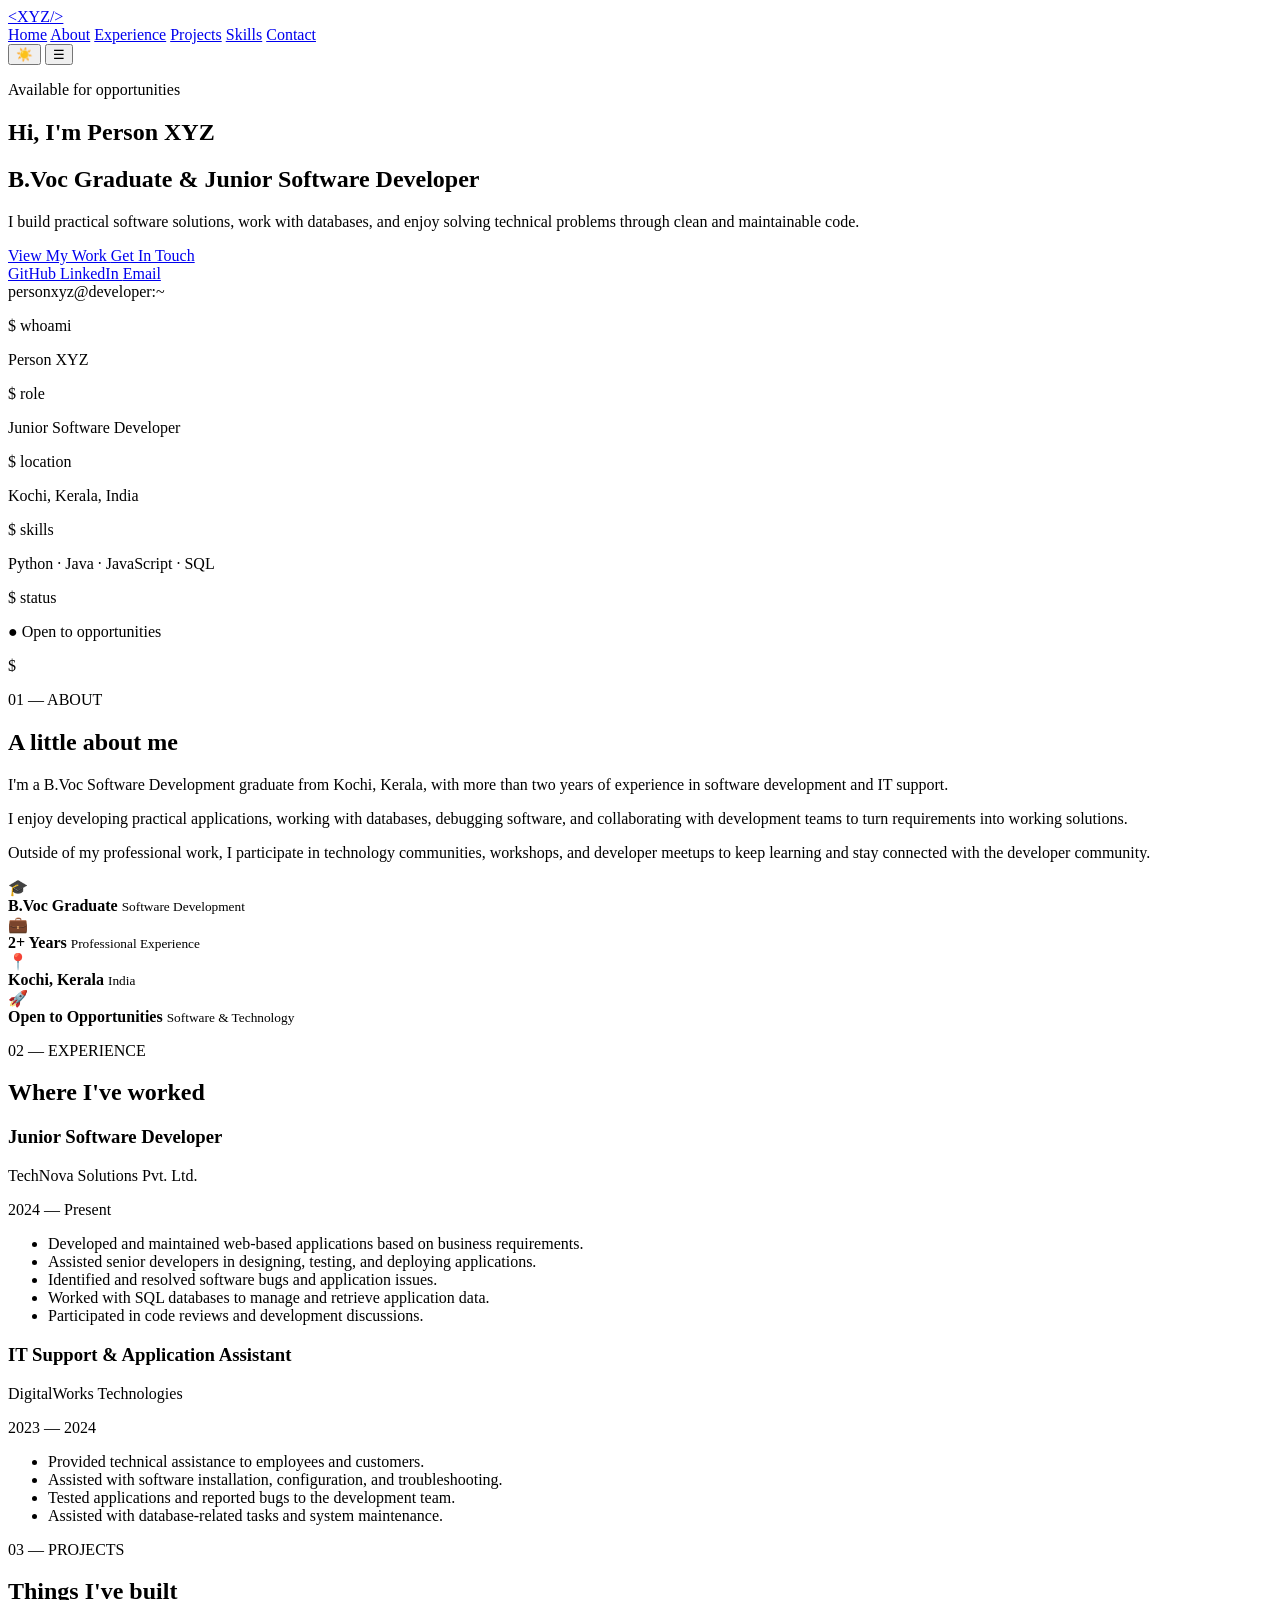
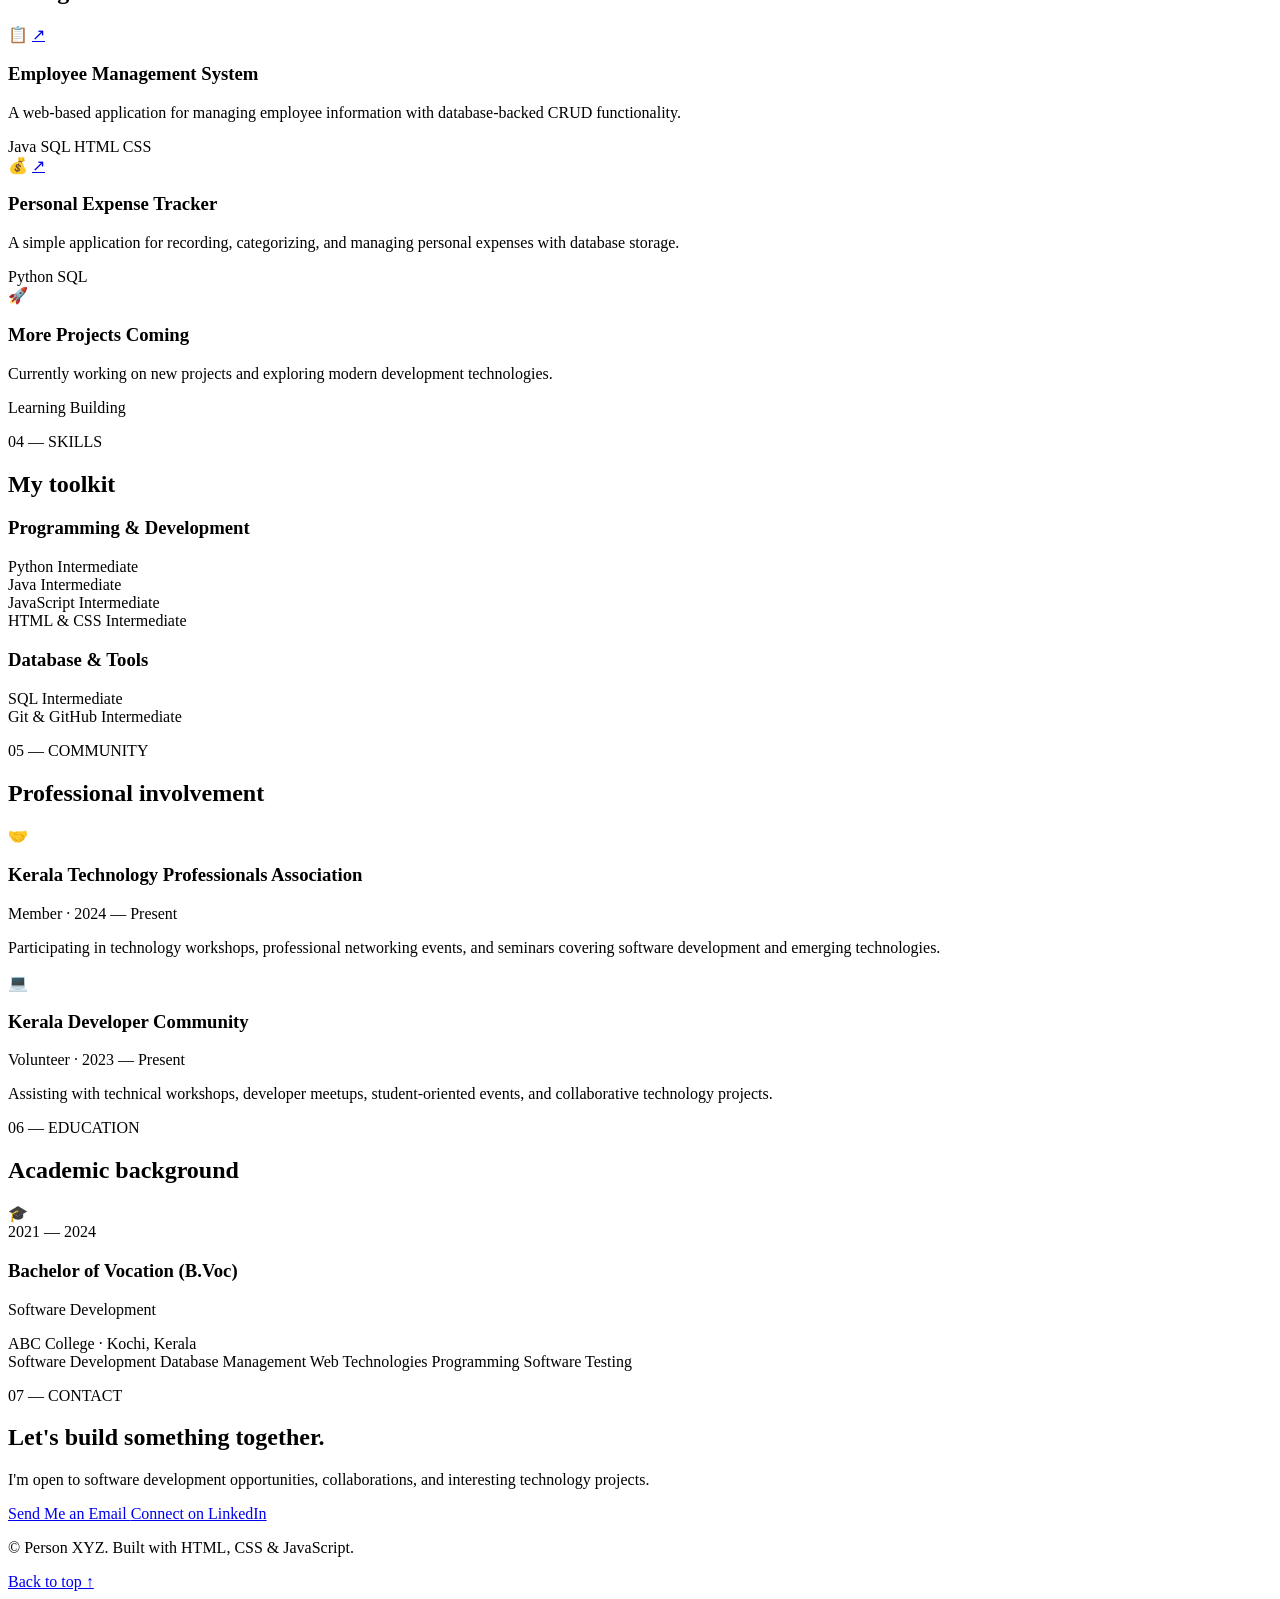
==== index.html @ 4c4d904d "Create index.html" ====
<!DOCTYPE html>
<html lang="en">
<head>
    <meta charset="UTF-8">
    <meta name="viewport" content="width=device-width, initial-scale=1.0">

    <meta name="description" content="Person XYZ - B.Voc Graduate and Junior Software Developer from Kochi, Kerala.">
    <meta name="author" content="Person XYZ">

    <title>Person XYZ | Junior Software Developer</title>

    <link rel="stylesheet" href="style.css">

    <!-- Google Font -->
    <link rel="preconnect" href="https://fonts.googleapis.com">
    <link rel="preconnect" href="https://fonts.gstatic.com" crossorigin>
    <link
        href="https://fonts.googleapis.com/css2?family=Inter:wght@400;500;600;700;800&family=JetBrains+Mono:wght@400;500;600&display=swap"
        rel="stylesheet"
    >
</head>

<body>

    <!-- Navigation -->
    <header class="navbar">
        <div class="container nav-container">

            <a href="#home" class="logo">
                <span>&lt;</span>XYZ<span>/&gt;</span>
            </a>

            <nav class="nav-links" id="navLinks">
                <a href="#home" class="active">Home</a>
                <a href="#about">About</a>
                <a href="#experience">Experience</a>
                <a href="#projects">Projects</a>
                <a href="#skills">Skills</a>
                <a href="#contact">Contact</a>
            </nav>

            <div class="nav-actions">
                <button id="themeToggle" class="icon-btn" aria-label="Toggle dark mode">
                    ☀️
                </button>

                <button id="menuToggle" class="menu-btn" aria-label="Toggle navigation">
                    ☰
                </button>
            </div>

        </div>
    </header>


    <main>

        <!-- Hero Section -->
        <section id="home" class="hero">

            <div class="container hero-container">

                <div class="hero-content">

                    <p class="eyebrow">
                        <span class="status-dot"></span>
                        Available for opportunities
                    </p>

                    <h1>
                        Hi, I'm <span>Person XYZ</span>
                    </h1>

                    <h2>
                        B.Voc Graduate &amp; Junior Software Developer
                    </h2>

                    <p class="hero-description">
                        I build practical software solutions, work with databases,
                        and enjoy solving technical problems through clean and
                        maintainable code.
                    </p>

                    <div class="hero-buttons">
                        <a href="#projects" class="btn btn-primary">
                            View My Work
                        </a>

                        <a href="#contact" class="btn btn-secondary">
                            Get In Touch
                        </a>
                    </div>

                    <div class="social-links">

                        <a
                            href="https://github.com/personxyz"
                            target="_blank"
                            rel="noopener noreferrer"
                            aria-label="GitHub"
                        >
                            GitHub
                        </a>

                        <a
                            href="https://www.linkedin.com/in/person-xyz"
                            target="_blank"
                            rel="noopener noreferrer"
                            aria-label="LinkedIn"
                        >
                            LinkedIn
                        </a>

                        <a href="mailto:personxyz@example.com">
                            Email
                        </a>

                    </div>

                </div>


                <div class="hero-card">

                    <div class="terminal">

                        <div class="terminal-header">
                            <div class="terminal-dots">
                                <span></span>
                                <span></span>
                                <span></span>
                            </div>

                            <span>personxyz@developer:~</span>
                        </div>

                        <div class="terminal-body">

                            <p>
                                <span class="terminal-green">$</span>
                                whoami
                            </p>

                            <p class="terminal-output">
                                Person XYZ
                            </p>

                            <p>
                                <span class="terminal-green">$</span>
                                role
                            </p>

                            <p class="terminal-output">
                                Junior Software Developer
                            </p>

                            <p>
                                <span class="terminal-green">$</span>
                                location
                            </p>

                            <p class="terminal-output">
                                Kochi, Kerala, India
                            </p>

                            <p>
                                <span class="terminal-green">$</span>
                                skills
                            </p>

                            <p class="terminal-output">
                                Python · Java · JavaScript · SQL
                            </p>

                            <p>
                                <span class="terminal-green">$</span>
                                status
                            </p>

                            <p class="terminal-output">
                                <span class="available">
                                    ● Open to opportunities
                                </span>
                            </p>

                            <p class="cursor-line">
                                <span class="terminal-green">$</span>
                                <span class="cursor"></span>
                            </p>

                        </div>

                    </div>

                </div>

            </div>

        </section>


        <!-- About -->
        <section id="about" class="section">

            <div class="container">

                <div class="section-heading">

                    <p class="section-number">01 — ABOUT</p>

                    <h2>
                        A little about me
                    </h2>

                </div>


                <div class="about-grid">

                    <div class="about-text">

                        <p>
                            I'm a B.Voc Software Development graduate from
                            Kochi, Kerala, with more than two years of experience
                            in software development and IT support.
                        </p>

                        <p>
                            I enjoy developing practical applications, working
                            with databases, debugging software, and collaborating
                            with development teams to turn requirements into
                            working solutions.
                        </p>

                        <p>
                            Outside of my professional work, I participate in
                            technology communities, workshops, and developer
                            meetups to keep learning and stay connected with
                            the developer community.
                        </p>

                    </div>


                    <div class="about-info">

                        <div class="info-card">
                            <span class="info-icon">🎓</span>
                            <div>
                                <strong>B.Voc Graduate</strong>
                                <small>Software Development</small>
                            </div>
                        </div>

                        <div class="info-card">
                            <span class="info-icon">💼</span>
                            <div>
                                <strong>2+ Years</strong>
                                <small>Professional Experience</small>
                            </div>
                        </div>

                        <div class="info-card">
                            <span class="info-icon">📍</span>
                            <div>
                                <strong>Kochi, Kerala</strong>
                                <small>India</small>
                            </div>
                        </div>

                        <div class="info-card">
                            <span class="info-icon">🚀</span>
                            <div>
                                <strong>Open to Opportunities</strong>
                                <small>Software &amp; Technology</small>
                            </div>
                        </div>

                    </div>

                </div>

            </div>

        </section>


        <!-- Experience -->
        <section id="experience" class="section section-alt">

            <div class="container">

                <div class="section-heading">

                    <p class="section-number">02 — EXPERIENCE</p>

                    <h2>
                        Where I've worked
                    </h2>

                </div>


                <div class="timeline">

                    <article class="timeline-item">

                        <div class="timeline-dot"></div>

                        <div class="timeline-content">

                            <div class="experience-header">

                                <div>
                                    <h3>Junior Software Developer</h3>

                                    <p class="company">
                                        TechNova Solutions Pvt. Ltd.
                                    </p>
                                </div>

                                <span class="date">
                                    2024 — Present
                                </span>

                            </div>

                            <ul>
                                <li>
                                    Developed and maintained web-based
                                    applications based on business requirements.
                                </li>

                                <li>
                                    Assisted senior developers in designing,
                                    testing, and deploying applications.
                                </li>

                                <li>
                                    Identified and resolved software bugs
                                    and application issues.
                                </li>

                                <li>
                                    Worked with SQL databases to manage and
                                    retrieve application data.
                                </li>

                                <li>
                                    Participated in code reviews and
                                    development discussions.
                                </li>
                            </ul>

                        </div>

                    </article>


                    <article class="timeline-item">

                        <div class="timeline-dot"></div>

                        <div class="timeline-content">

                            <div class="experience-header">

                                <div>
                                    <h3>IT Support &amp; Application Assistant</h3>

                                    <p class="company">
                                        DigitalWorks Technologies
                                    </p>
                                </div>

                                <span class="date">
                                    2023 — 2024
                                </span>

                            </div>

                            <ul>
                                <li>
                                    Provided technical assistance to employees
                                    and customers.
                                </li>

                                <li>
                                    Assisted with software installation,
                                    configuration, and troubleshooting.
                                </li>

                                <li>
                                    Tested applications and reported bugs
                                    to the development team.
                                </li>

                                <li>
                                    Assisted with database-related tasks
                                    and system maintenance.
                                </li>
                            </ul>

                        </div>

                    </article>

                </div>

            </div>

        </section>


        <!-- Projects -->
        <section id="projects" class="section">

            <div class="container">

                <div class="section-heading">

                    <p class="section-number">03 — PROJECTS</p>

                    <h2>
                        Things I've built
                    </h2>

                </div>


                <div class="project-grid">

                    <article class="project-card">

                        <div class="project-top">

                            <span class="project-icon">
                                📋
                            </span>

                            <a
                                href="https://github.com/personxyz/employee-management-system"
                                target="_blank"
                                rel="noopener noreferrer"
                                class="project-link"
                            >
                                ↗
                            </a>

                        </div>

                        <h3>
                            Employee Management System
                        </h3>

                        <p>
                            A web-based application for managing employee
                            information with database-backed CRUD functionality.
                        </p>

                        <div class="project-tags">
                            <span>Java</span>
                            <span>SQL</span>
                            <span>HTML</span>
                            <span>CSS</span>
                        </div>

                    </article>


                    <article class="project-card">

                        <div class="project-top">

                            <span class="project-icon">
                                💰
                            </span>

                            <a
                                href="https://github.com/personxyz/personal-expense-tracker"
                                target="_blank"
                                rel="noopener noreferrer"
                                class="project-link"
                            >
                                ↗
                            </a>

                        </div>

                        <h3>
                            Personal Expense Tracker
                        </h3>

                        <p>
                            A simple application for recording, categorizing,
                            and managing personal expenses with database storage.
                        </p>

                        <div class="project-tags">
                            <span>Python</span>
                            <span>SQL</span>
                        </div>

                    </article>


                    <article class="project-card project-card-placeholder">

                        <div class="project-top">

                            <span class="project-icon">
                                🚀
                            </span>

                        </div>

                        <h3>
                            More Projects Coming
                        </h3>

                        <p>
                            Currently working on new projects and exploring
                            modern development technologies.
                        </p>

                        <div class="project-tags">
                            <span>Learning</span>
                            <span>Building</span>
                        </div>

                    </article>

                </div>

            </div>

        </section>


        <!-- Skills -->
        <section id="skills" class="section section-alt">

            <div class="container">

                <div class="section-heading">

                    <p class="section-number">04 — SKILLS</p>

                    <h2>
                        My toolkit
                    </h2>

                </div>


                <div class="skills-container">

                    <div class="skill-group">

                        <h3>
                            Programming &amp; Development
                        </h3>

                        <div class="skill-list">

                            <div class="skill">
                                <span class="skill-name">Python</span>
                                <span class="skill-level">Intermediate</span>
                            </div>

                            <div class="skill">
                                <span class="skill-name">Java</span>
                                <span class="skill-level">Intermediate</span>
                            </div>

                            <div class="skill">
                                <span class="skill-name">JavaScript</span>
                                <span class="skill-level">Intermediate</span>
                            </div>

                            <div class="skill">
                                <span class="skill-name">HTML &amp; CSS</span>
                                <span class="skill-level">Intermediate</span>
                            </div>

                        </div>

                    </div>


                    <div class="skill-group">

                        <h3>
                            Database &amp; Tools
                        </h3>

                        <div class="skill-list">

                            <div class="skill">
                                <span class="skill-name">SQL</span>
                                <span class="skill-level">Intermediate</span>
                            </div>

                            <div class="skill">
                                <span class="skill-name">Git &amp; GitHub</span>
                                <span class="skill-level">Intermediate</span>
                            </div>

                        </div>

                    </div>

                </div>

            </div>

        </section>


        <!-- Professional Involvement -->
        <section class="section">

            <div class="container">

                <div class="section-heading">

                    <p class="section-number">05 — COMMUNITY</p>

                    <h2>
                        Professional involvement
                    </h2>

                </div>


                <div class="community-grid">

                    <article class="community-card">

                        <span class="community-icon">
                            🤝
                        </span>

                        <h3>
                            Kerala Technology Professionals Association
                        </h3>

                        <span class="community-date">
                            Member · 2024 — Present
                        </span>

                        <p>
                            Participating in technology workshops, professional
                            networking events, and seminars covering software
                            development and emerging technologies.
                        </p>

                    </article>


                    <article class="community-card">

                        <span class="community-icon">
                            💻
                        </span>

                        <h3>
                            Kerala Developer Community
                        </h3>

                        <span class="community-date">
                            Volunteer · 2023 — Present
                        </span>

                        <p>
                            Assisting with technical workshops, developer
                            meetups, student-oriented events, and collaborative
                            technology projects.
                        </p>

                    </article>

                </div>

            </div>

        </section>


        <!-- Education -->
        <section class="section section-alt">

            <div class="container">

                <div class="section-heading">

                    <p class="section-number">06 — EDUCATION</p>

                    <h2>
                        Academic background
                    </h2>

                </div>


                <div class="education-card">

                    <div class="education-icon">
                        🎓
                    </div>

                    <div>

                        <span class="education-date">
                            2021 — 2024
                        </span>

                        <h3>
                            Bachelor of Vocation (B.Voc)
                        </h3>

                        <p>
                            Software Development
                        </p>

                        <span class="education-institute">
                            ABC College · Kochi, Kerala
                        </span>

                        <div class="course-tags">
                            <span>Software Development</span>
                            <span>Database Management</span>
                            <span>Web Technologies</span>
                            <span>Programming</span>
                            <span>Software Testing</span>
                        </div>

                    </div>

                </div>

            </div>

        </section>


        <!-- Contact -->
        <section id="contact" class="contact-section">

            <div class="container contact-container">

                <p class="section-number">
                    07 — CONTACT
                </p>

                <h2>
                    Let's build something together.
                </h2>

                <p>
                    I'm open to software development opportunities,
                    collaborations, and interesting technology projects.
                </p>

                <div class="contact-buttons">

                    <a
                        href="mailto:personxyz@example.com"
                        class="btn btn-primary"
                    >
                        Send Me an Email
                    </a>

                    <a
                        href="https://www.linkedin.com/in/person-xyz"
                        target="_blank"
                        rel="noopener noreferrer"
                        class="btn btn-secondary"
                    >
                        Connect on LinkedIn
                    </a>

                </div>

            </div>

        </section>

    </main>


    <!-- Footer -->
    <footer>

        <div class="container footer-container">

            <p>
                © <span id="currentYear"></span> Person XYZ.
                Built with HTML, CSS &amp; JavaScript.
            </p>

            <a href="#home">
                Back to top ↑
            </a>

        </div>

    </footer>


    <script src="script.js"></script>

</body>
</html>
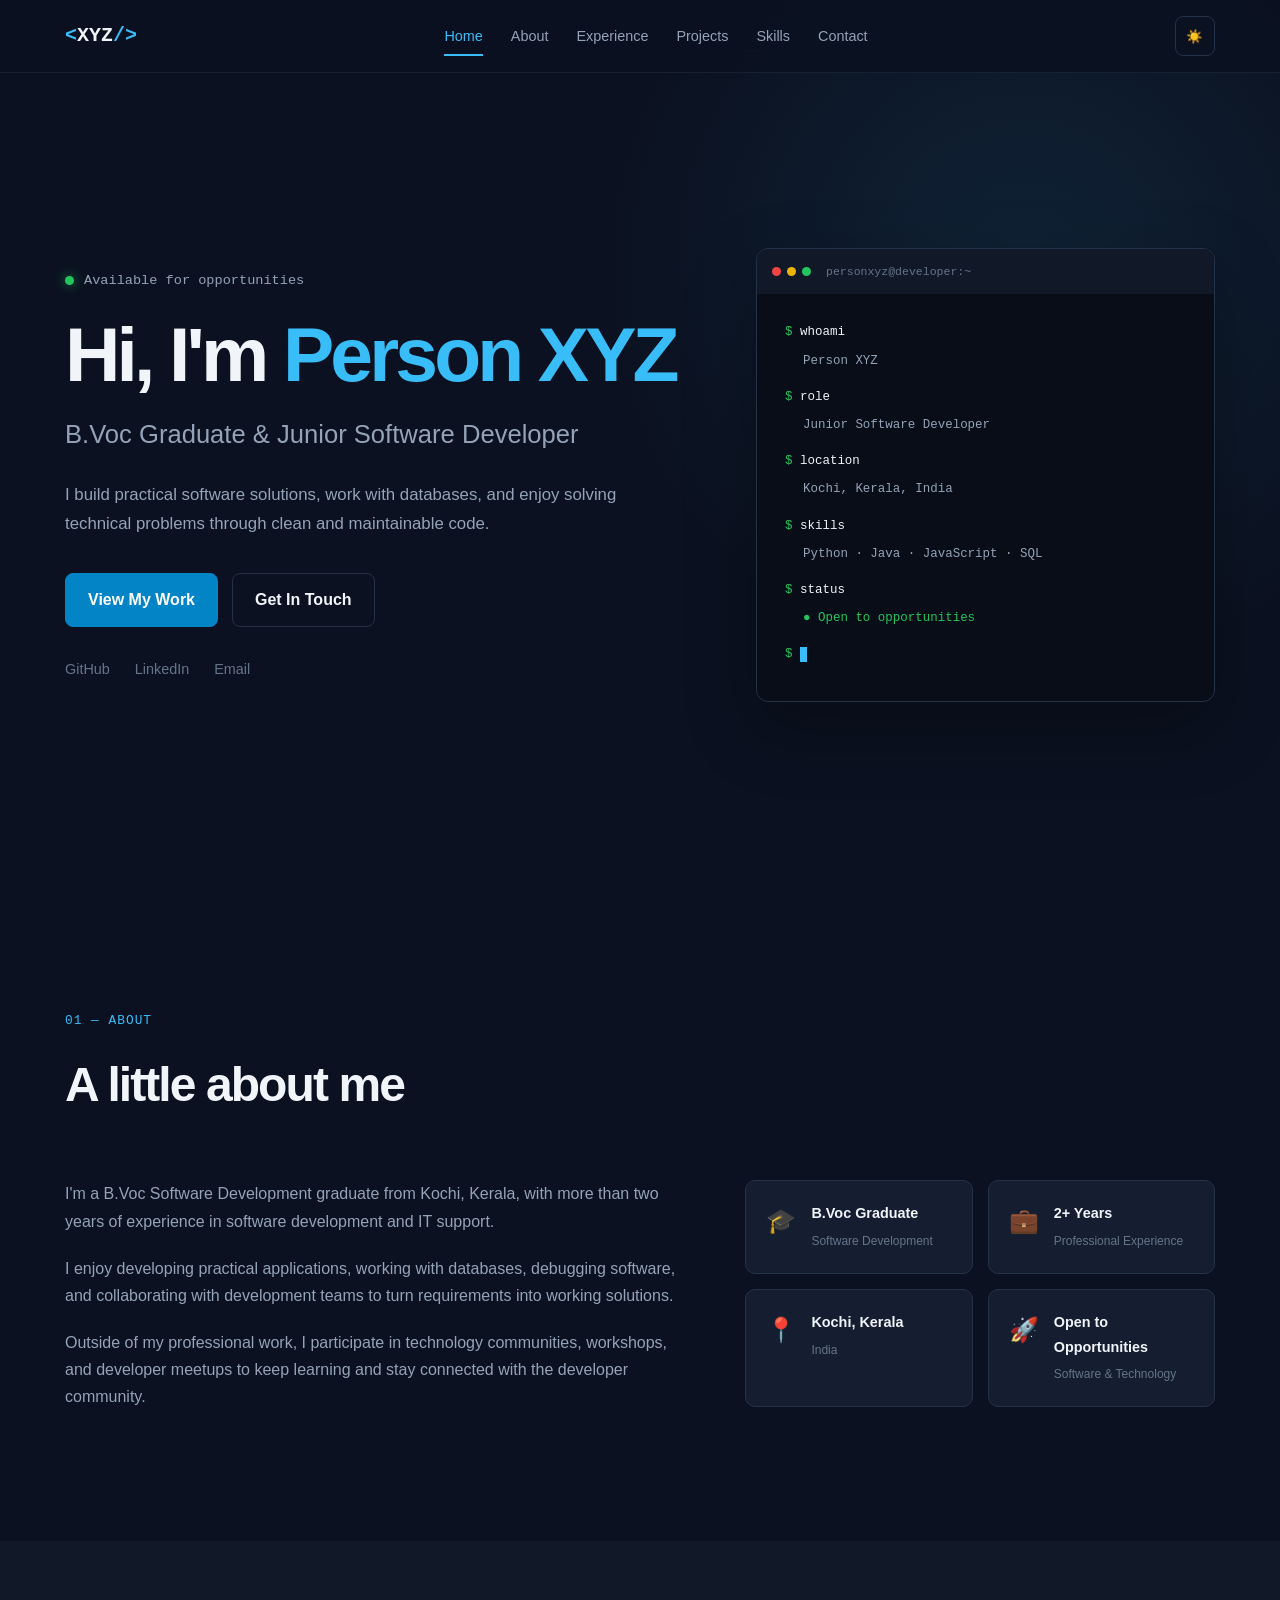
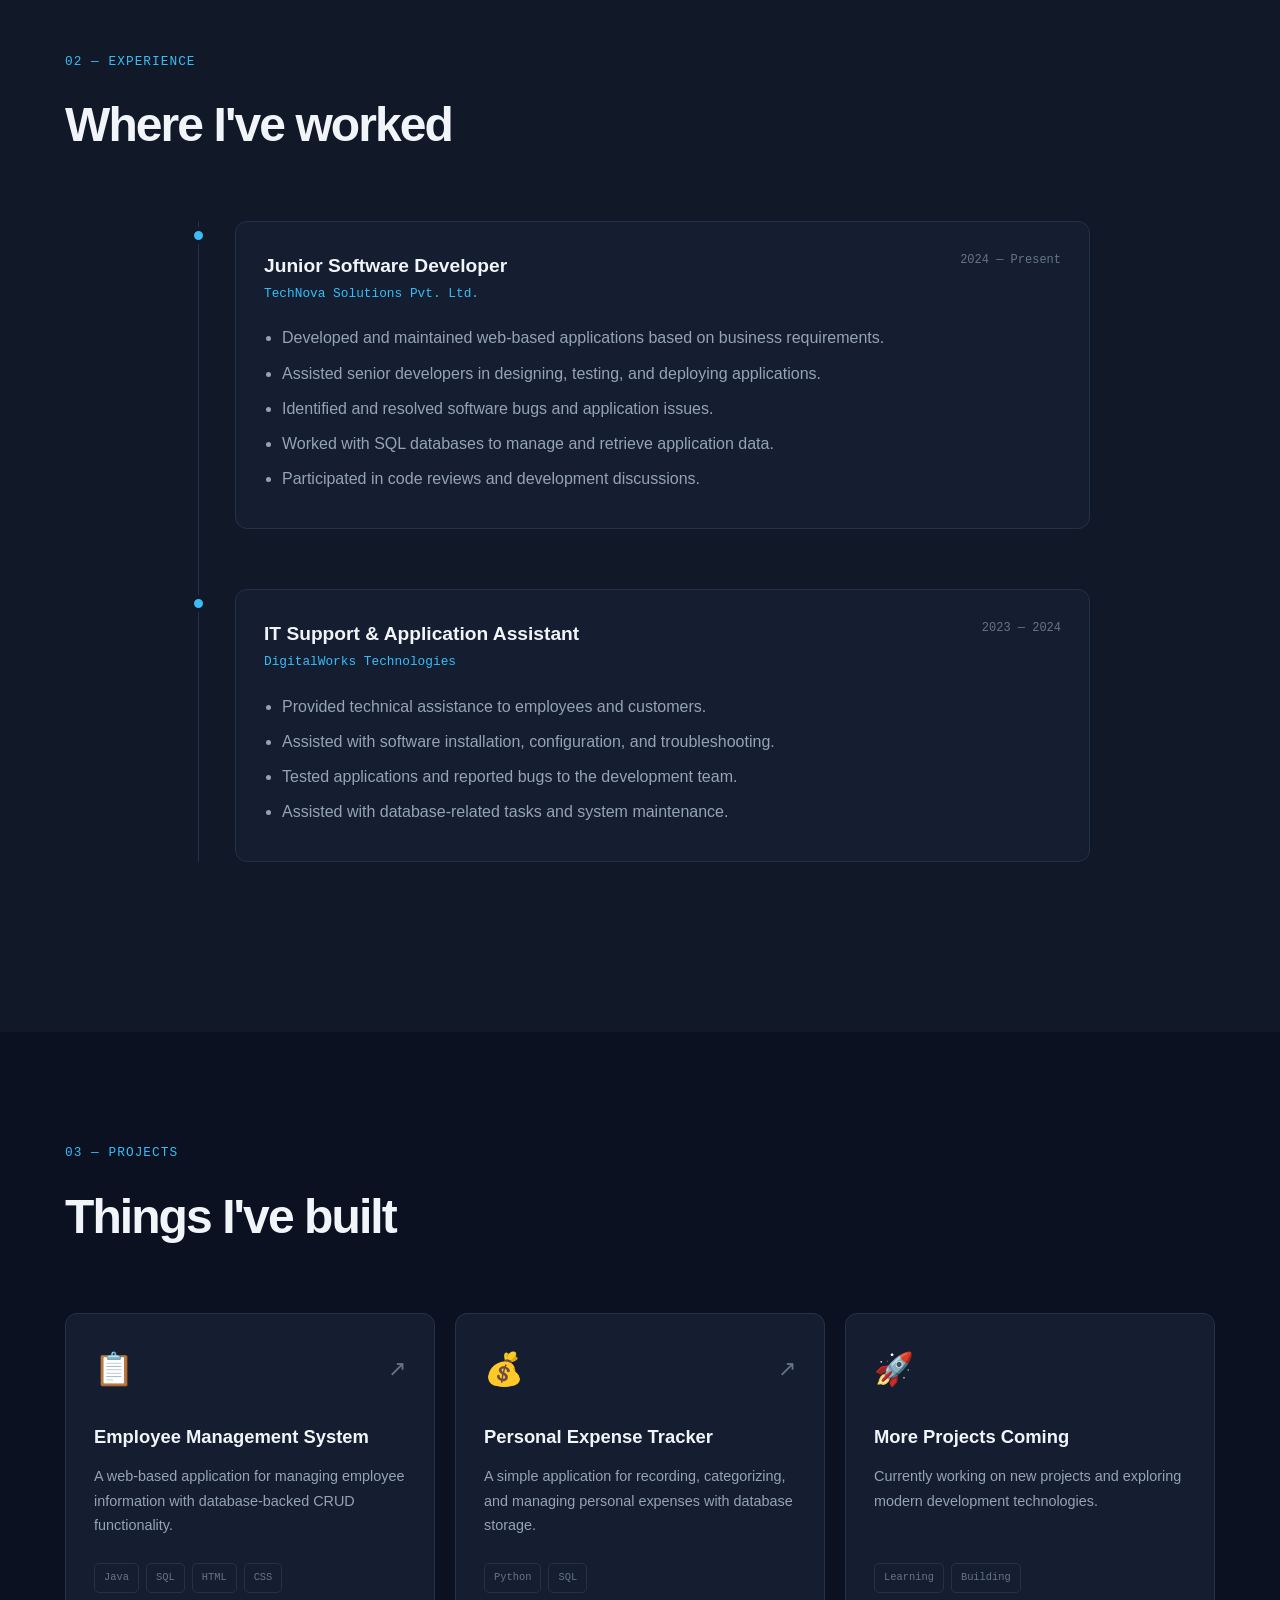
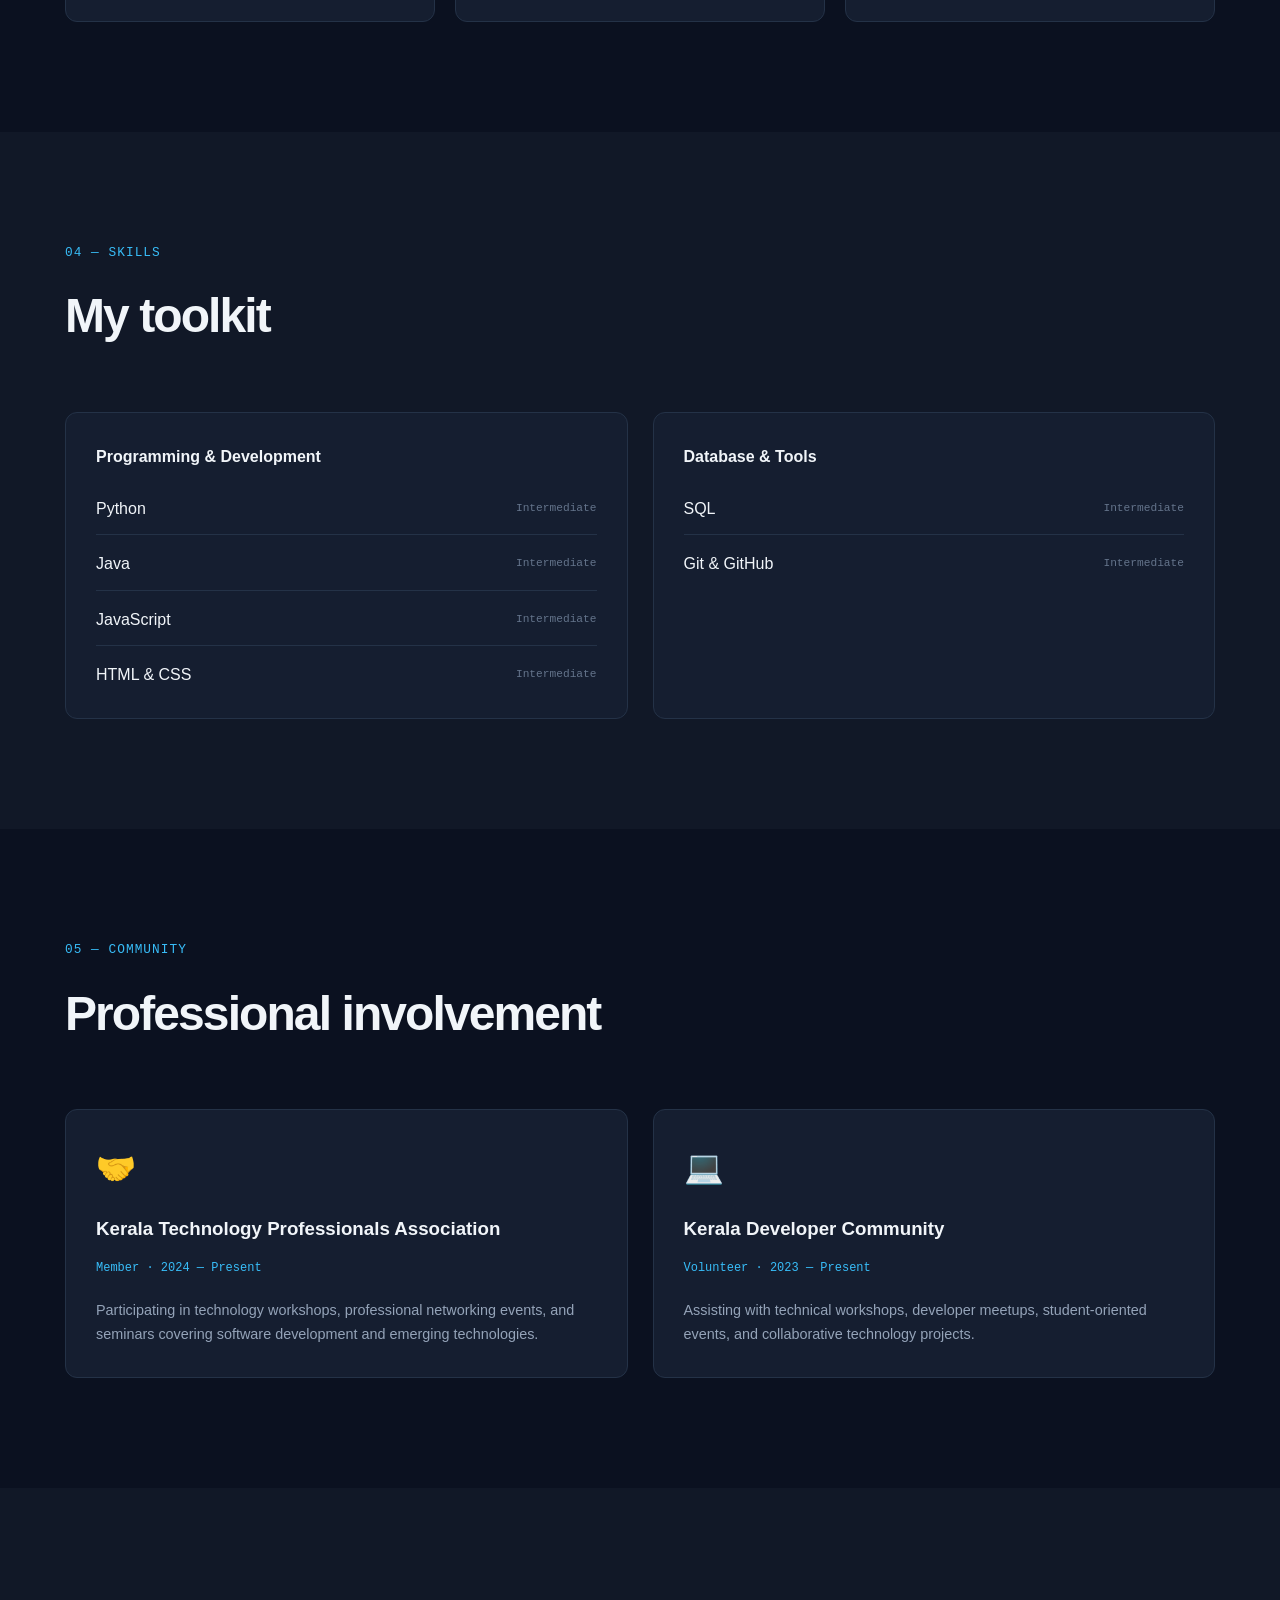
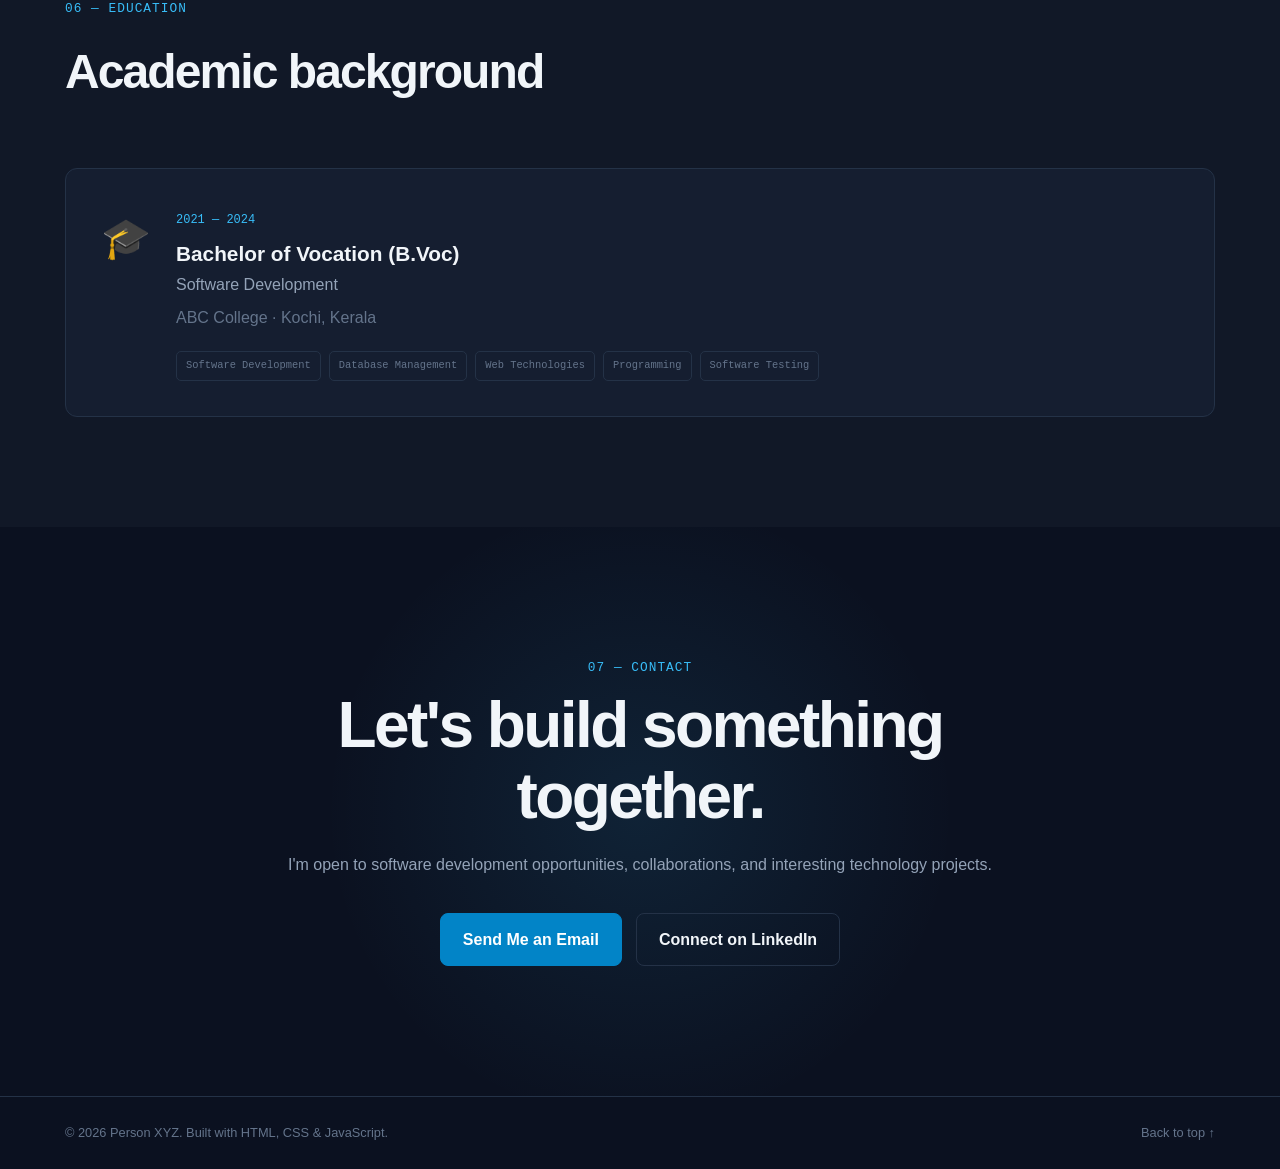
==== commit e7cc2617: "Update index.html" ====
--- a/index.html
+++ b/index.html
@@ -9,7 +9,7 @@
 
     <title>Person XYZ | Junior Software Developer</title>
 
-    <link rel="stylesheet" href="style.css">
+    <link rel="stylesheet" href="style/style.css">
 
     <!-- Google Font -->
     <link rel="preconnect" href="https://fonts.googleapis.com">
@@ -808,7 +808,7 @@
     </footer>
 
 
-    <script src="script.js"></script>
+    <script src="script/script.js"></script>
 
 </body>
 </html>
--- a/style/style.css
+++ b/style/style.css
@@ -0,0 +1,1180 @@
+/* =========================================
+   ROOT VARIABLES
+========================================= */
+
+:root {
+    --bg: #0b1120;
+    --bg-secondary: #111827;
+    --card: #151e30;
+    --card-hover: #1a263b;
+
+    --text: #f1f5f9;
+    --text-secondary: #94a3b8;
+    --text-muted: #64748b;
+
+    --primary: #38bdf8;
+    --primary-dark: #0284c7;
+    --green: #22c55e;
+
+    --border: #243247;
+
+    --max-width: 1150px;
+
+    --font-main: "Inter", sans-serif;
+    --font-code: "JetBrains Mono", monospace;
+
+    --transition: 0.25s ease;
+}
+
+
+/* LIGHT MODE */
+
+body.light-mode {
+    --bg: #f8fafc;
+    --bg-secondary: #eef2f7;
+    --card: #ffffff;
+    --card-hover: #f8fafc;
+
+    --text: #0f172a;
+    --text-secondary: #475569;
+    --text-muted: #64748b;
+
+    --primary: #0284c7;
+    --primary-dark: #0369a1;
+
+    --border: #dbe3ec;
+}
+
+
+/* =========================================
+   RESET
+========================================= */
+
+* {
+    margin: 0;
+    padding: 0;
+    box-sizing: border-box;
+}
+
+html {
+    scroll-behavior: smooth;
+    scroll-padding-top: 80px;
+}
+
+body {
+    font-family: var(--font-main);
+    background: var(--bg);
+    color: var(--text);
+    line-height: 1.7;
+    transition:
+        background var(--transition),
+        color var(--transition);
+}
+
+a {
+    color: inherit;
+    text-decoration: none;
+}
+
+button {
+    font-family: inherit;
+}
+
+img {
+    max-width: 100%;
+}
+
+
+/* =========================================
+   CONTAINER
+========================================= */
+
+.container {
+    width: min(92%, var(--max-width));
+    margin: auto;
+}
+
+
+/* =========================================
+   NAVIGATION
+========================================= */
+
+.navbar {
+    position: fixed;
+    top: 0;
+    left: 0;
+    width: 100%;
+    z-index: 1000;
+
+    background: rgba(11, 17, 32, 0.85);
+    backdrop-filter: blur(15px);
+
+    border-bottom: 1px solid rgba(148, 163, 184, 0.1);
+}
+
+.light-mode .navbar {
+    background: rgba(248, 250, 252, 0.9);
+}
+
+.nav-container {
+    height: 72px;
+
+    display: flex;
+    align-items: center;
+    justify-content: space-between;
+}
+
+.logo {
+    font-family: var(--font-code);
+    font-size: 1.25rem;
+    font-weight: 700;
+}
+
+.logo span {
+    color: var(--primary);
+}
+
+.nav-links {
+    display: flex;
+    align-items: center;
+    gap: 28px;
+}
+
+.nav-links a {
+    position: relative;
+
+    color: var(--text-secondary);
+
+    font-size: 0.9rem;
+    font-weight: 500;
+
+    transition: color var(--transition);
+}
+
+.nav-links a:hover,
+.nav-links a.active {
+    color: var(--primary);
+}
+
+.nav-links a.active::after {
+    content: "";
+
+    position: absolute;
+    left: 0;
+    bottom: -8px;
+
+    width: 100%;
+    height: 2px;
+
+    background: var(--primary);
+}
+
+.nav-actions {
+    display: flex;
+    align-items: center;
+    gap: 10px;
+}
+
+.icon-btn,
+.menu-btn {
+    border: 1px solid var(--border);
+    background: transparent;
+    color: var(--text);
+
+    width: 40px;
+    height: 40px;
+
+    border-radius: 8px;
+
+    cursor: pointer;
+
+    transition: var(--transition);
+}
+
+.icon-btn:hover,
+.menu-btn:hover {
+    border-color: var(--primary);
+    color: var(--primary);
+}
+
+.menu-btn {
+    display: none;
+    font-size: 1.2rem;
+}
+
+
+/* =========================================
+   HERO
+========================================= */
+
+.hero {
+    min-height: 100vh;
+
+    display: flex;
+    align-items: center;
+
+    padding: 130px 0 80px;
+
+    background:
+        radial-gradient(
+            circle at 80% 30%,
+            rgba(56, 189, 248, 0.1),
+            transparent 35%
+        );
+}
+
+.hero-container {
+    display: grid;
+
+    grid-template-columns: 1.15fr 0.85fr;
+
+    gap: 70px;
+
+    align-items: center;
+}
+
+.eyebrow {
+    display: flex;
+    align-items: center;
+
+    gap: 10px;
+
+    color: var(--text-secondary);
+
+    font-family: var(--font-code);
+
+    font-size: 0.85rem;
+
+    margin-bottom: 22px;
+}
+
+.status-dot {
+    width: 9px;
+    height: 9px;
+
+    background: var(--green);
+
+    border-radius: 50%;
+
+    box-shadow: 0 0 12px rgba(34, 197, 94, 0.7);
+}
+
+.hero h1 {
+    font-size: clamp(2.7rem, 6vw, 5rem);
+
+    line-height: 1.05;
+
+    letter-spacing: -0.05em;
+
+    margin-bottom: 18px;
+}
+
+.hero h1 span {
+    color: var(--primary);
+}
+
+.hero h2 {
+    color: var(--text-secondary);
+
+    font-size: clamp(1.15rem, 2vw, 1.6rem);
+
+    font-weight: 500;
+
+    margin-bottom: 25px;
+}
+
+.hero-description {
+    max-width: 650px;
+
+    color: var(--text-secondary);
+
+    font-size: 1.05rem;
+
+    margin-bottom: 35px;
+}
+
+
+/* =========================================
+   BUTTONS
+========================================= */
+
+.hero-buttons,
+.contact-buttons {
+    display: flex;
+    flex-wrap: wrap;
+    gap: 14px;
+}
+
+.btn {
+    display: inline-flex;
+
+    align-items: center;
+    justify-content: center;
+
+    padding: 12px 22px;
+
+    border-radius: 8px;
+
+    font-weight: 600;
+
+    transition:
+        transform var(--transition),
+        background var(--transition),
+        border-color var(--transition);
+}
+
+.btn:hover {
+    transform: translateY(-2px);
+}
+
+.btn-primary {
+    color: #ffffff;
+
+    background: var(--primary-dark);
+
+    border: 1px solid var(--primary-dark);
+}
+
+.btn-primary:hover {
+    background: var(--primary);
+    border-color: var(--primary);
+}
+
+.btn-secondary {
+    color: var(--text);
+
+    background: transparent;
+
+    border: 1px solid var(--border);
+}
+
+.btn-secondary:hover {
+    border-color: var(--primary);
+    color: var(--primary);
+}
+
+
+/* =========================================
+   SOCIAL LINKS
+========================================= */
+
+.social-links {
+    display: flex;
+
+    gap: 25px;
+
+    margin-top: 30px;
+}
+
+.social-links a {
+    color: var(--text-muted);
+
+    font-size: 0.9rem;
+
+    transition: color var(--transition);
+}
+
+.social-links a:hover {
+    color: var(--primary);
+}
+
+
+/* =========================================
+   TERMINAL
+========================================= */
+
+.hero-card {
+    width: 100%;
+}
+
+.terminal {
+    overflow: hidden;
+
+    border: 1px solid var(--border);
+
+    border-radius: 12px;
+
+    background: #080d18;
+
+    box-shadow:
+        0 25px 70px rgba(0, 0, 0, 0.3);
+}
+
+.terminal-header {
+    height: 45px;
+
+    display: flex;
+    align-items: center;
+
+    gap: 15px;
+
+    padding: 0 15px;
+
+    background: #111827;
+
+    color: #64748b;
+
+    font-family: var(--font-code);
+
+    font-size: 0.72rem;
+}
+
+.terminal-dots {
+    display: flex;
+    gap: 6px;
+}
+
+.terminal-dots span {
+    width: 9px;
+    height: 9px;
+
+    border-radius: 50%;
+
+    background: #475569;
+}
+
+.terminal-dots span:nth-child(1) {
+    background: #ef4444;
+}
+
+.terminal-dots span:nth-child(2) {
+    background: #eab308;
+}
+
+.terminal-dots span:nth-child(3) {
+    background: #22c55e;
+}
+
+.terminal-body {
+    padding: 28px;
+
+    font-family: var(--font-code);
+
+    font-size: 0.78rem;
+}
+
+.terminal-body p {
+    margin-bottom: 7px;
+}
+
+.terminal-green {
+    color: var(--green);
+}
+
+.terminal-output {
+    color: #94a3b8;
+
+    padding-left: 18px;
+
+    margin-bottom: 15px !important;
+}
+
+.available {
+    color: var(--green);
+}
+
+.cursor {
+    display: inline-block;
+
+    width: 7px;
+    height: 15px;
+
+    background: var(--primary);
+
+    vertical-align: middle;
+
+    animation: blink 1s infinite;
+}
+
+@keyframes blink {
+    50% {
+        opacity: 0;
+    }
+}
+
+
+/* =========================================
+   SECTIONS
+========================================= */
+
+.section {
+    padding: 110px 0;
+}
+
+.section-alt {
+    background: var(--bg-secondary);
+}
+
+.section-heading {
+    margin-bottom: 55px;
+}
+
+.section-number {
+    color: var(--primary);
+
+    font-family: var(--font-code);
+
+    font-size: 0.8rem;
+
+    letter-spacing: 0.08em;
+
+    margin-bottom: 12px;
+}
+
+.section-heading h2 {
+    font-size: clamp(2rem, 4vw, 3rem);
+
+    letter-spacing: -0.04em;
+}
+
+
+/* =========================================
+   ABOUT
+========================================= */
+
+.about-grid {
+    display: grid;
+
+    grid-template-columns: 1.3fr 1fr;
+
+    gap: 70px;
+
+    align-items: start;
+}
+
+.about-text p {
+    color: var(--text-secondary);
+
+    margin-bottom: 20px;
+
+    font-size: 1rem;
+}
+
+.about-info {
+    display: grid;
+
+    grid-template-columns: 1fr 1fr;
+
+    gap: 15px;
+}
+
+.info-card {
+    display: flex;
+
+    gap: 15px;
+
+    padding: 20px;
+
+    border: 1px solid var(--border);
+
+    background: var(--card);
+
+    border-radius: 10px;
+}
+
+.info-icon {
+    font-size: 1.5rem;
+}
+
+.info-card strong {
+    display: block;
+
+    font-size: 0.9rem;
+}
+
+.info-card small {
+    color: var(--text-muted);
+
+    font-size: 0.75rem;
+}
+
+
+/* =========================================
+   EXPERIENCE
+========================================= */
+
+.timeline {
+    position: relative;
+
+    max-width: 900px;
+
+    margin: auto;
+}
+
+.timeline::before {
+    content: "";
+
+    position: absolute;
+
+    left: 8px;
+    top: 0;
+    bottom: 0;
+
+    width: 1px;
+
+    background: var(--border);
+}
+
+.timeline-item {
+    position: relative;
+
+    padding-left: 45px;
+
+    margin-bottom: 60px;
+}
+
+.timeline-dot {
+    position: absolute;
+
+    left: 0;
+    top: 6px;
+
+    width: 17px;
+    height: 17px;
+
+    border: 4px solid var(--bg-secondary);
+
+    border-radius: 50%;
+
+    background: var(--primary);
+}
+
+.timeline-content {
+    padding: 28px;
+
+    border: 1px solid var(--border);
+
+    background: var(--card);
+
+    border-radius: 12px;
+}
+
+.experience-header {
+    display: flex;
+
+    justify-content: space-between;
+
+    gap: 20px;
+
+    margin-bottom: 20px;
+}
+
+.experience-header h3 {
+    font-size: 1.2rem;
+}
+
+.company {
+    color: var(--primary);
+
+    font-family: var(--font-code);
+
+    font-size: 0.8rem;
+}
+
+.date {
+    color: var(--text-muted);
+
+    font-family: var(--font-code);
+
+    font-size: 0.75rem;
+
+    white-space: nowrap;
+}
+
+.timeline-content ul {
+    padding-left: 18px;
+
+    color: var(--text-secondary);
+}
+
+.timeline-content li {
+    margin-bottom: 8px;
+}
+
+
+/* =========================================
+   PROJECTS
+========================================= */
+
+.project-grid {
+    display: grid;
+
+    grid-template-columns: repeat(3, 1fr);
+
+    gap: 20px;
+}
+
+.project-card {
+    display: flex;
+
+    flex-direction: column;
+
+    min-height: 280px;
+
+    padding: 28px;
+
+    border: 1px solid var(--border);
+
+    background: var(--card);
+
+    border-radius: 12px;
+
+    transition:
+        transform var(--transition),
+        border-color var(--transition),
+        background var(--transition);
+}
+
+.project-card:hover {
+    transform: translateY(-6px);
+
+    border-color: var(--primary);
+
+    background: var(--card-hover);
+}
+
+.project-top {
+    display: flex;
+
+    align-items: center;
+
+    justify-content: space-between;
+
+    margin-bottom: 25px;
+}
+
+.project-icon {
+    font-size: 2rem;
+}
+
+.project-link {
+    color: var(--text-muted);
+
+    font-size: 1.4rem;
+
+    transition: color var(--transition);
+}
+
+.project-link:hover {
+    color: var(--primary);
+}
+
+.project-card h3 {
+    font-size: 1.15rem;
+
+    margin-bottom: 12px;
+}
+
+.project-card p {
+    color: var(--text-secondary);
+
+    font-size: 0.9rem;
+
+    margin-bottom: 25px;
+}
+
+.project-tags {
+    display: flex;
+
+    flex-wrap: wrap;
+
+    gap: 7px;
+
+    margin-top: auto;
+}
+
+.project-tags span,
+.course-tags span {
+    padding: 5px 9px;
+
+    border: 1px solid var(--border);
+
+    border-radius: 5px;
+
+    color: var(--text-muted);
+
+    font-family: var(--font-code);
+
+    font-size: 0.65rem;
+}
+
+
+/* =========================================
+   SKILLS
+========================================= */
+
+.skills-container {
+    display: grid;
+
+    grid-template-columns: 1fr 1fr;
+
+    gap: 25px;
+}
+
+.skill-group {
+    padding: 30px;
+
+    border: 1px solid var(--border);
+
+    background: var(--card);
+
+    border-radius: 12px;
+}
+
+.skill-group h3 {
+    margin-bottom: 25px;
+
+    font-size: 1rem;
+}
+
+.skill-list {
+    display: flex;
+
+    flex-direction: column;
+
+    gap: 15px;
+}
+
+.skill {
+    display: flex;
+
+    align-items: center;
+
+    justify-content: space-between;
+
+    padding-bottom: 12px;
+
+    border-bottom: 1px solid var(--border);
+}
+
+.skill:last-child {
+    border-bottom: none;
+
+    padding-bottom: 0;
+}
+
+.skill-name {
+    font-weight: 500;
+}
+
+.skill-level {
+    color: var(--text-muted);
+
+    font-family: var(--font-code);
+
+    font-size: 0.7rem;
+}
+
+
+/* =========================================
+   COMMUNITY
+========================================= */
+
+.community-grid {
+    display: grid;
+
+    grid-template-columns: 1fr 1fr;
+
+    gap: 25px;
+}
+
+.community-card {
+    padding: 30px;
+
+    border: 1px solid var(--border);
+
+    background: var(--card);
+
+    border-radius: 12px;
+}
+
+.community-icon {
+    display: block;
+
+    font-size: 2rem;
+
+    margin-bottom: 18px;
+}
+
+.community-card h3 {
+    margin-bottom: 8px;
+}
+
+.community-date {
+    color: var(--primary);
+
+    font-family: var(--font-code);
+
+    font-size: 0.75rem;
+}
+
+.community-card p {
+    color: var(--text-secondary);
+
+    margin-top: 18px;
+
+    font-size: 0.9rem;
+}
+
+
+/* =========================================
+   EDUCATION
+========================================= */
+
+.education-card {
+    display: flex;
+
+    gap: 25px;
+
+    padding: 35px;
+
+    border: 1px solid var(--border);
+
+    background: var(--card);
+
+    border-radius: 12px;
+}
+
+.education-icon {
+    font-size: 2.5rem;
+}
+
+.education-date {
+    color: var(--primary);
+
+    font-family: var(--font-code);
+
+    font-size: 0.75rem;
+}
+
+.education-card h3 {
+    font-size: 1.3rem;
+
+    margin-top: 5px;
+}
+
+.education-card p {
+    color: var(--text-secondary);
+}
+
+.education-institute {
+    display: block;
+
+    color: var(--text-muted);
+
+    margin-top: 5px;
+}
+
+.course-tags {
+    display: flex;
+
+    flex-wrap: wrap;
+
+    gap: 8px;
+
+    margin-top: 20px;
+}
+
+
+/* =========================================
+   CONTACT
+========================================= */
+
+.contact-section {
+    padding: 130px 0;
+
+    text-align: center;
+
+    background:
+        radial-gradient(
+            circle at center,
+            rgba(56, 189, 248, 0.1),
+            transparent 45%
+        );
+}
+
+.contact-container {
+    max-width: 750px;
+}
+
+.contact-section h2 {
+    font-size: clamp(2.2rem, 5vw, 4rem);
+
+    line-height: 1.1;
+
+    letter-spacing: -0.04em;
+
+    margin-bottom: 20px;
+}
+
+.contact-section > .container > p:not(.section-number) {
+    color: var(--text-secondary);
+
+    margin-bottom: 35px;
+}
+
+.contact-buttons {
+    justify-content: center;
+}
+
+
+/* =========================================
+   FOOTER
+========================================= */
+
+footer {
+    border-top: 1px solid var(--border);
+
+    padding: 25px 0;
+
+    background: var(--bg);
+}
+
+.footer-container {
+    display: flex;
+
+    justify-content: space-between;
+
+    align-items: center;
+
+    gap: 20px;
+}
+
+.footer-container p {
+    color: var(--text-muted);
+
+    font-size: 0.8rem;
+}
+
+.footer-container a {
+    color: var(--text-muted);
+
+    font-size: 0.8rem;
+
+    transition: color var(--transition);
+}
+
+.footer-container a:hover {
+    color: var(--primary);
+}
+
+
+/* =========================================
+   RESPONSIVE
+========================================= */
+
+@media (max-width: 950px) {
+
+    .hero-container {
+        grid-template-columns: 1fr;
+
+        gap: 50px;
+    }
+
+    .hero-card {
+        max-width: 700px;
+    }
+
+    .project-grid {
+        grid-template-columns: 1fr 1fr;
+    }
+
+    .about-grid {
+        grid-template-columns: 1fr;
+    }
+
+}
+
+
+@media (max-width: 750px) {
+
+    .nav-links {
+        position: absolute;
+
+        top: 72px;
+        left: 0;
+
+        width: 100%;
+
+        padding: 25px;
+
+        display: none;
+
+        flex-direction: column;
+
+        align-items: flex-start;
+
+        gap: 20px;
+
+        background: var(--bg);
+
+        border-bottom: 1px solid var(--border);
+    }
+
+    .nav-links.open {
+        display: flex;
+    }
+
+    .menu-btn {
+        display: block;
+    }
+
+    .hero {
+        padding-top: 120px;
+    }
+
+    .about-info,
+    .skills-container,
+    .community-grid,
+    .project-grid {
+        grid-template-columns: 1fr;
+    }
+
+    .experience-header {
+        flex-direction: column;
+
+        gap: 8px;
+    }
+
+    .education-card {
+        flex-direction: column;
+    }
+
+    .footer-container {
+        flex-direction: column;
+
+        text-align: center;
+    }
+
+}
+
+
+@media (max-width: 500px) {
+
+    .section {
+        padding: 80px 0;
+    }
+
+    .hero h1 {
+        font-size: 2.6rem;
+    }
+
+    .terminal-body {
+        padding: 20px;
+
+        font-size: 0.68rem;
+    }
+
+    .timeline-item {
+        padding-left: 30px;
+    }
+
+    .timeline-content {
+        padding: 20px;
+    }
+
+    .contact-section {
+        padding: 90px 0;
+    }
+
+}
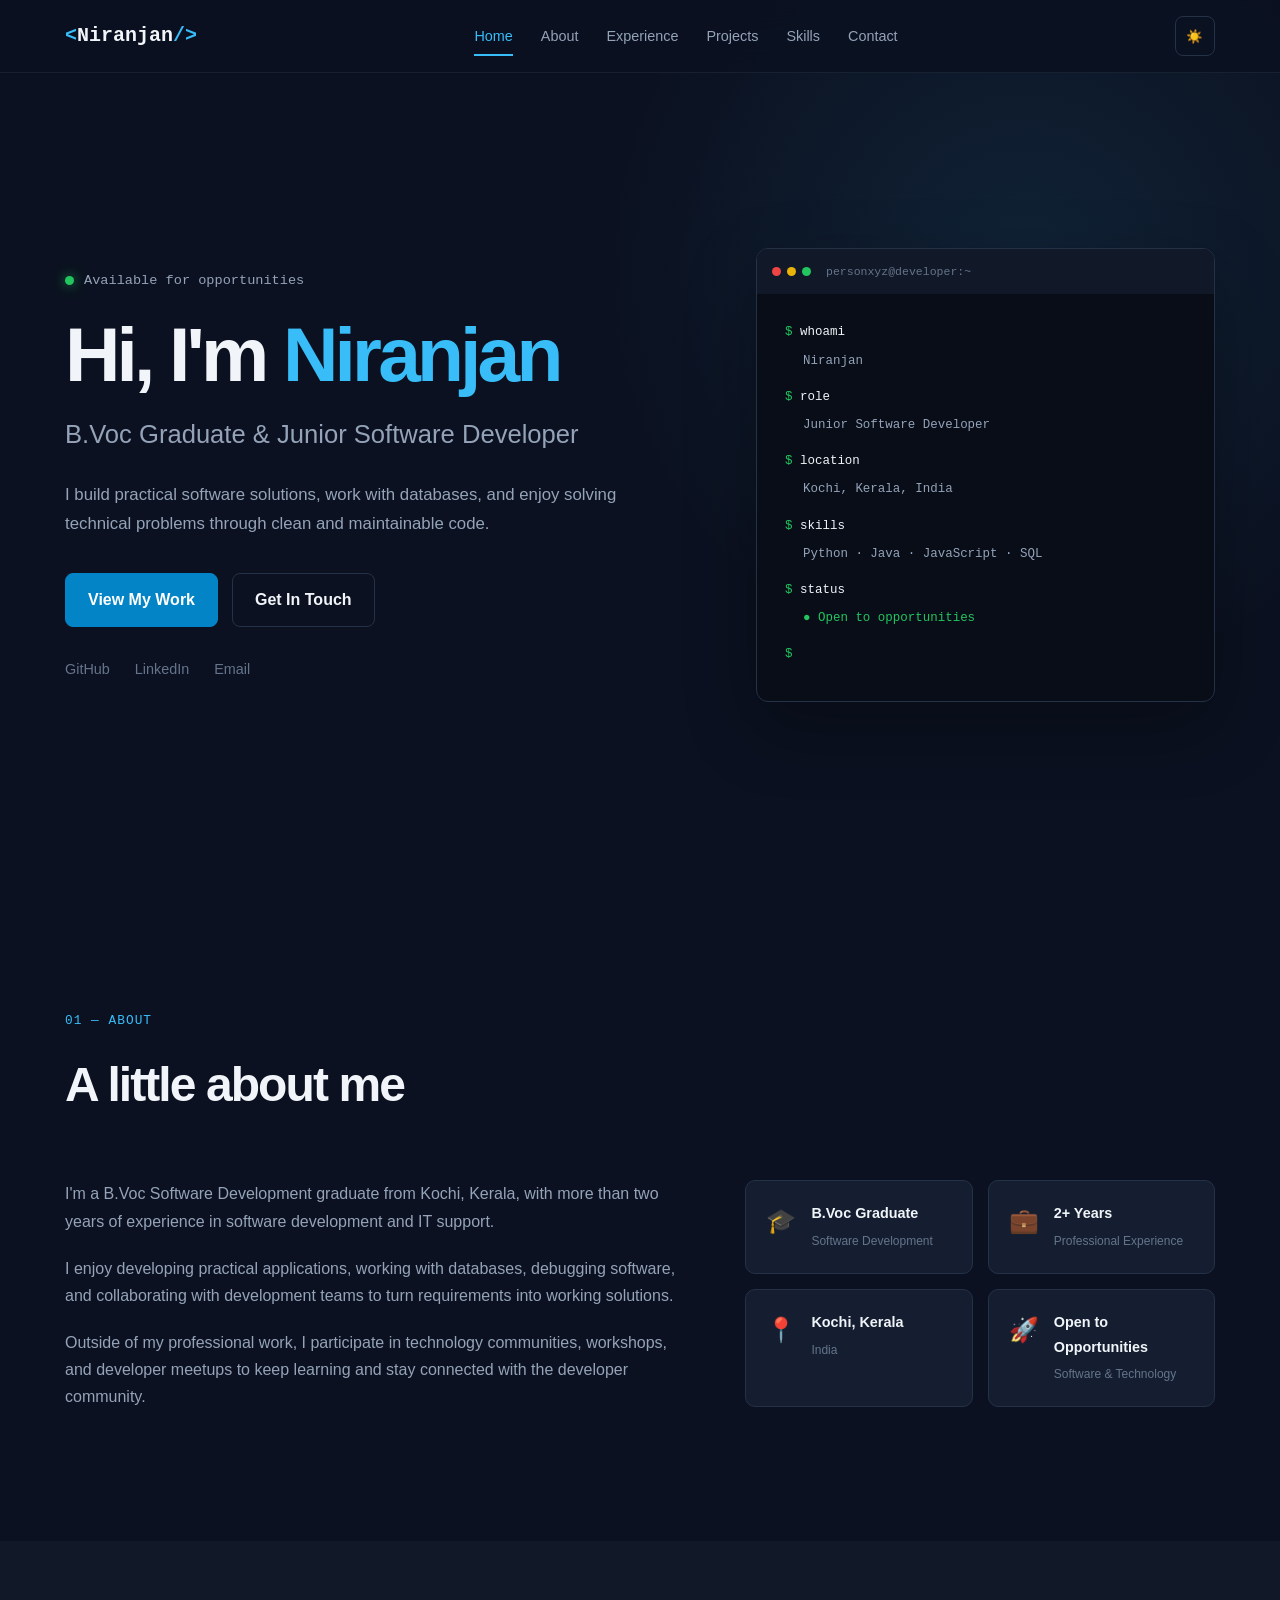
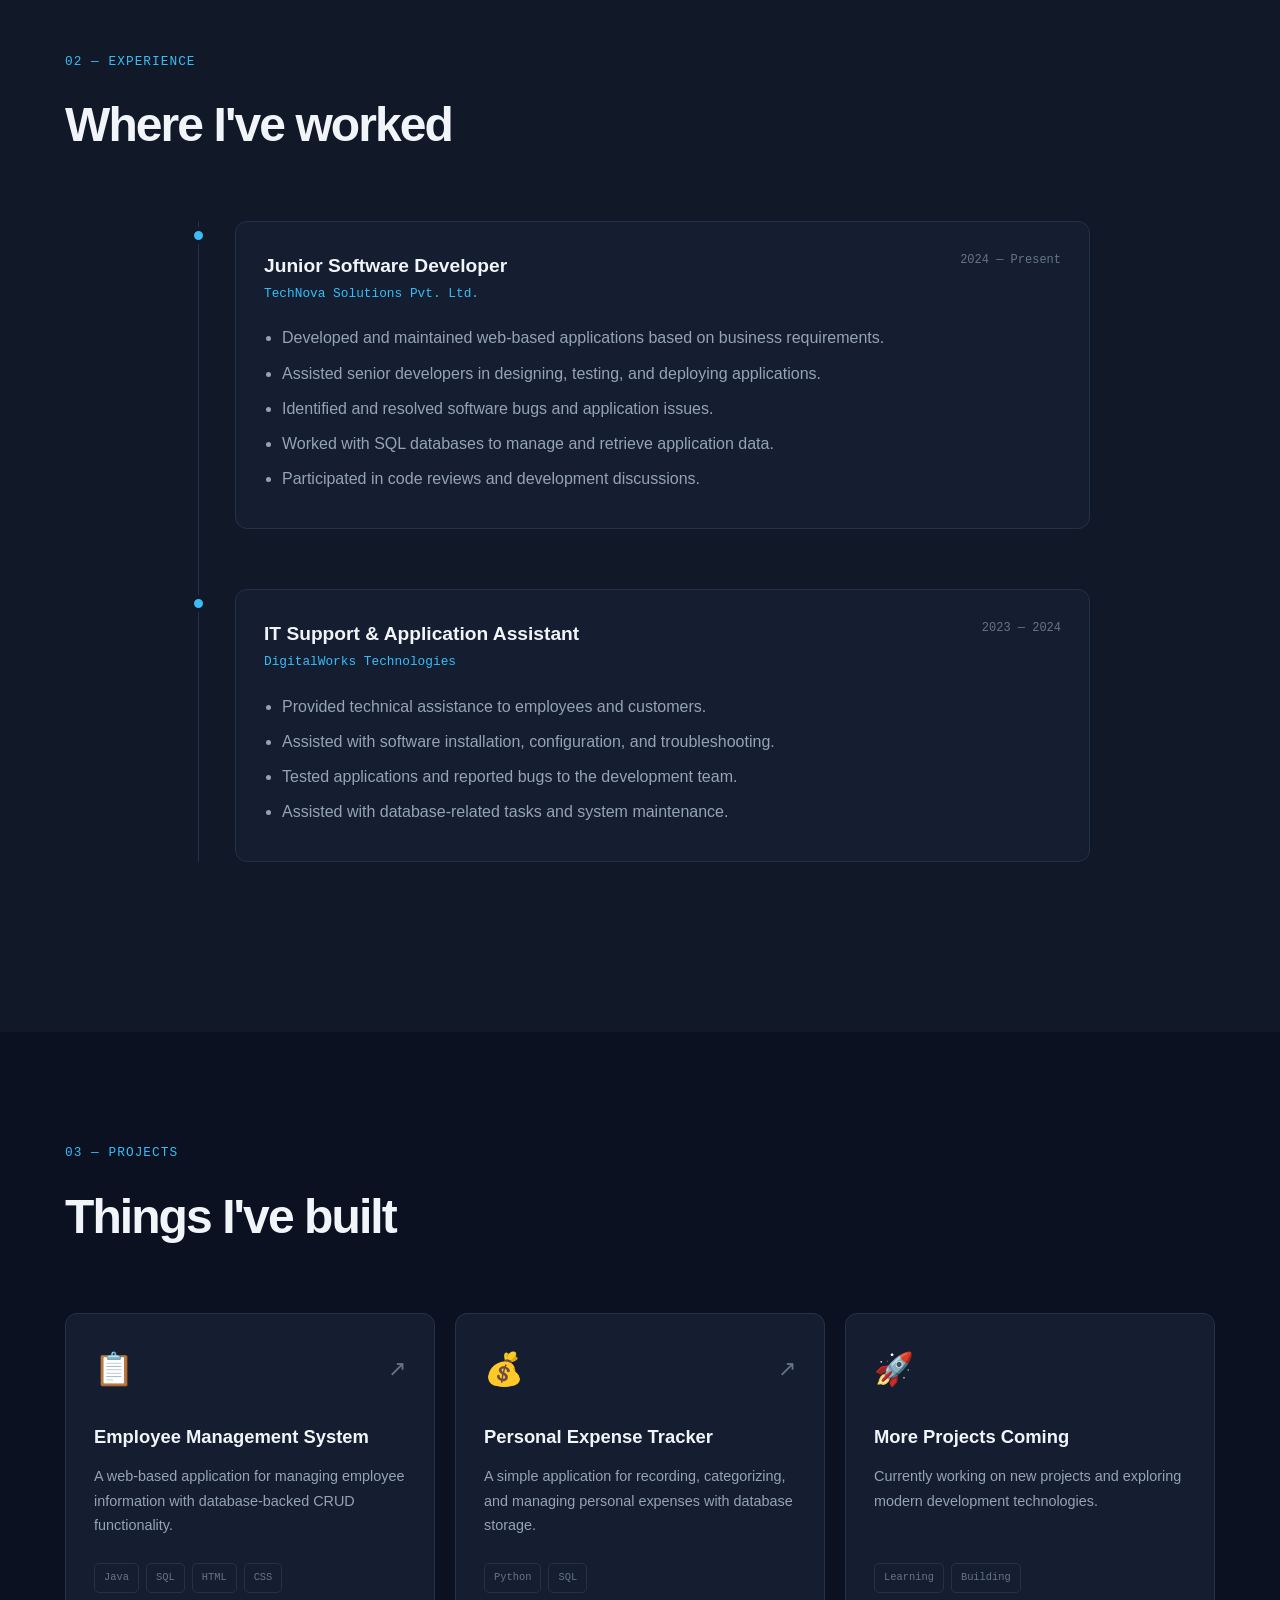
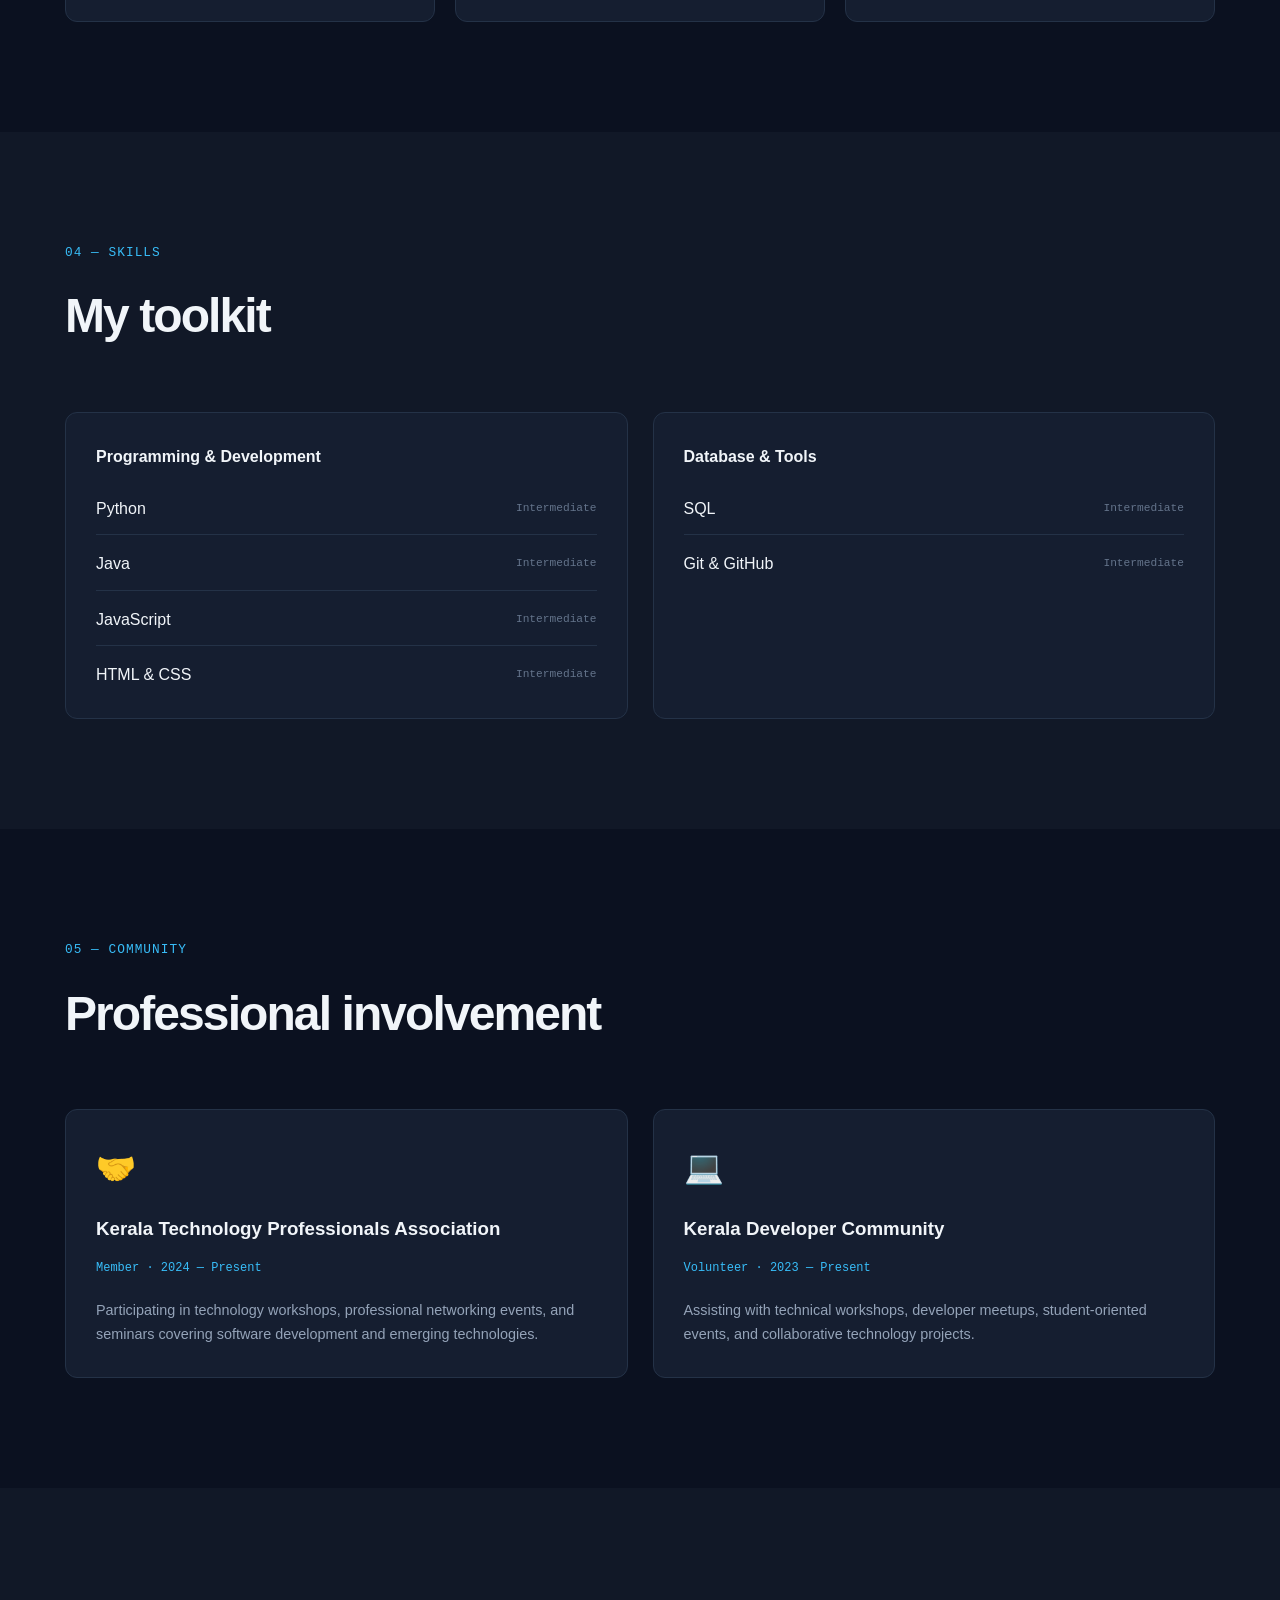
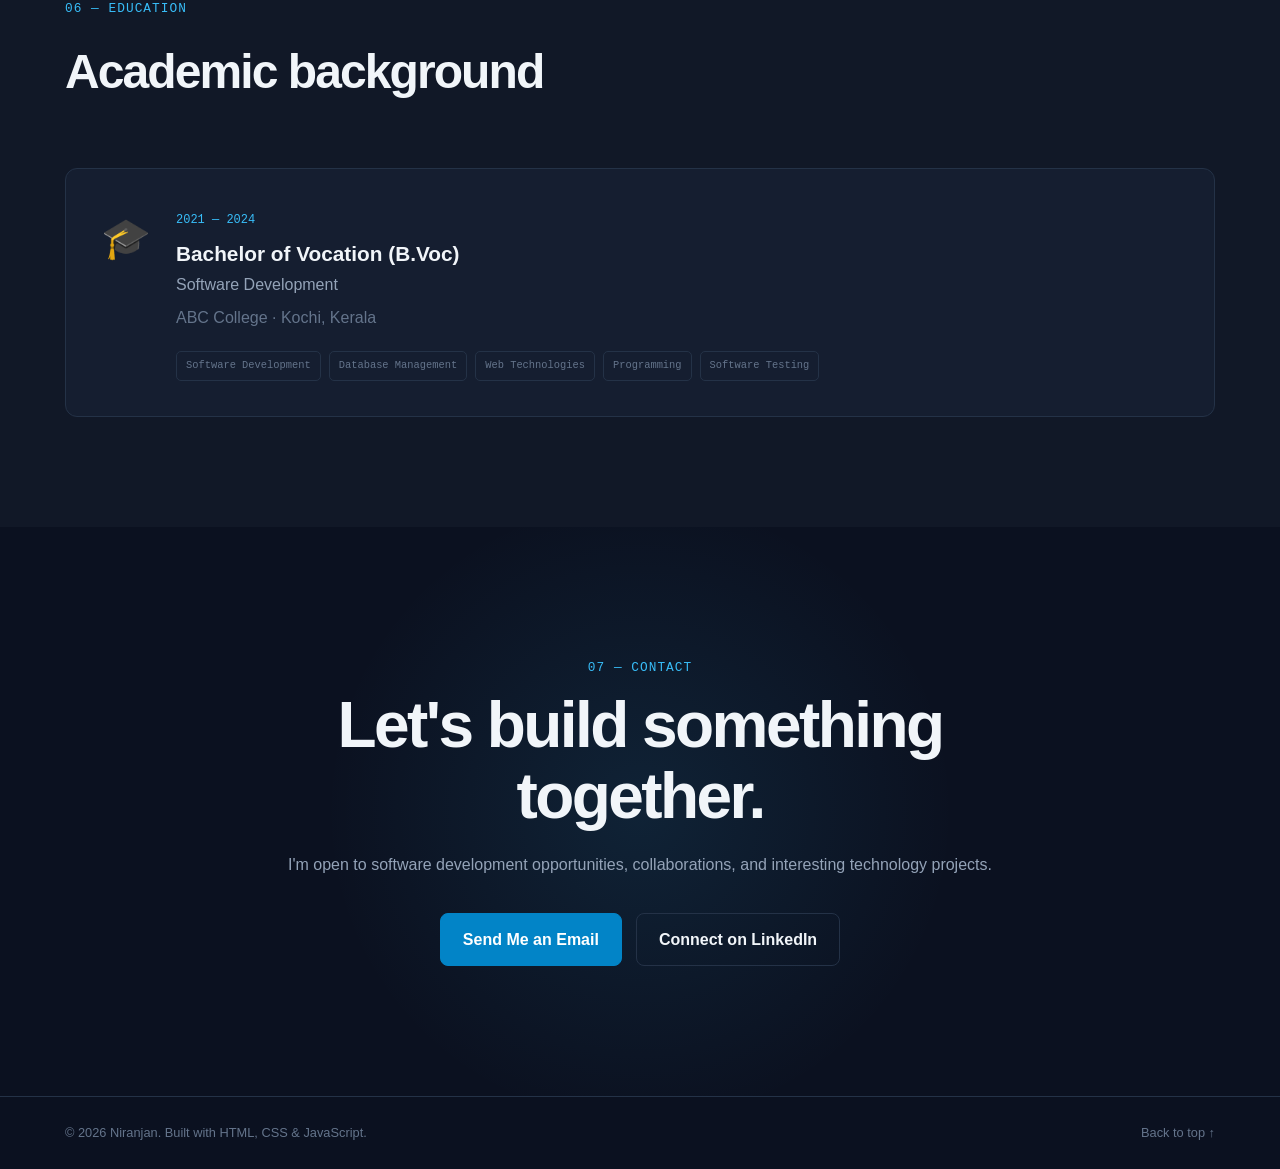
==== commit 10236022: "Update index.html" ====
--- a/index.html
+++ b/index.html
@@ -7,7 +7,7 @@
     <meta name="description" content="Person XYZ - B.Voc Graduate and Junior Software Developer from Kochi, Kerala.">
     <meta name="author" content="Person XYZ">
 
-    <title>Person XYZ | Junior Software Developer</title>
+    <title>Niranjan | Junior Software Developer</title>
 
     <link rel="stylesheet" href="style/style.css">
 
@@ -27,7 +27,7 @@
         <div class="container nav-container">
 
             <a href="#home" class="logo">
-                <span>&lt;</span>XYZ<span>/&gt;</span>
+                <span>&lt;</span>Niranjan<span>/&gt;</span>
             </a>
 
             <nav class="nav-links" id="navLinks">
@@ -68,7 +68,7 @@
                     </p>
 
                     <h1>
-                        Hi, I'm <span>Person XYZ</span>
+                        Hi, I'm <span>Niranjan</span>
                     </h1>
 
                     <h2>
@@ -142,7 +142,7 @@
                             </p>
 
                             <p class="terminal-output">
-                                Person XYZ
+                                Niranjan
                             </p>
 
                             <p>
@@ -795,7 +795,7 @@
         <div class="container footer-container">
 
             <p>
-                © <span id="currentYear"></span> Person XYZ.
+                © <span id="currentYear"></span> Niranjan.
                 Built with HTML, CSS &amp; JavaScript.
             </p>
 
